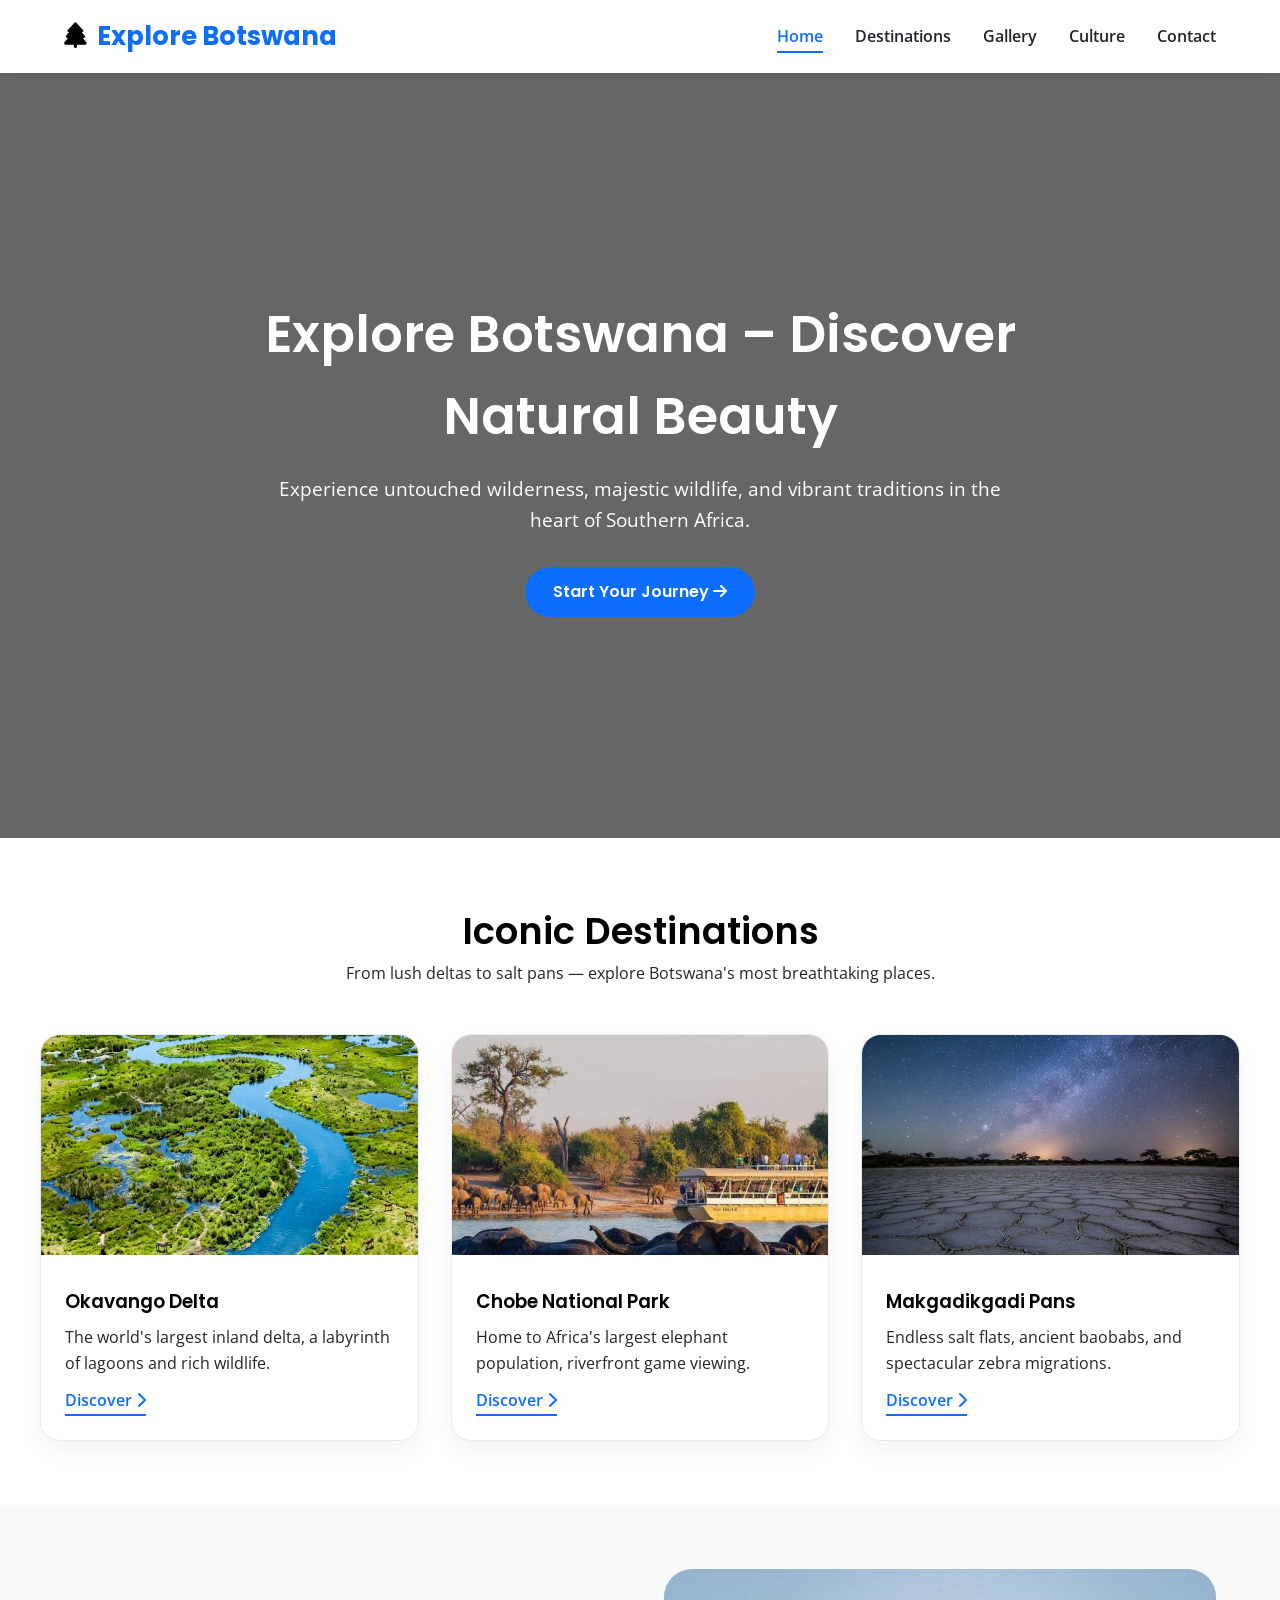
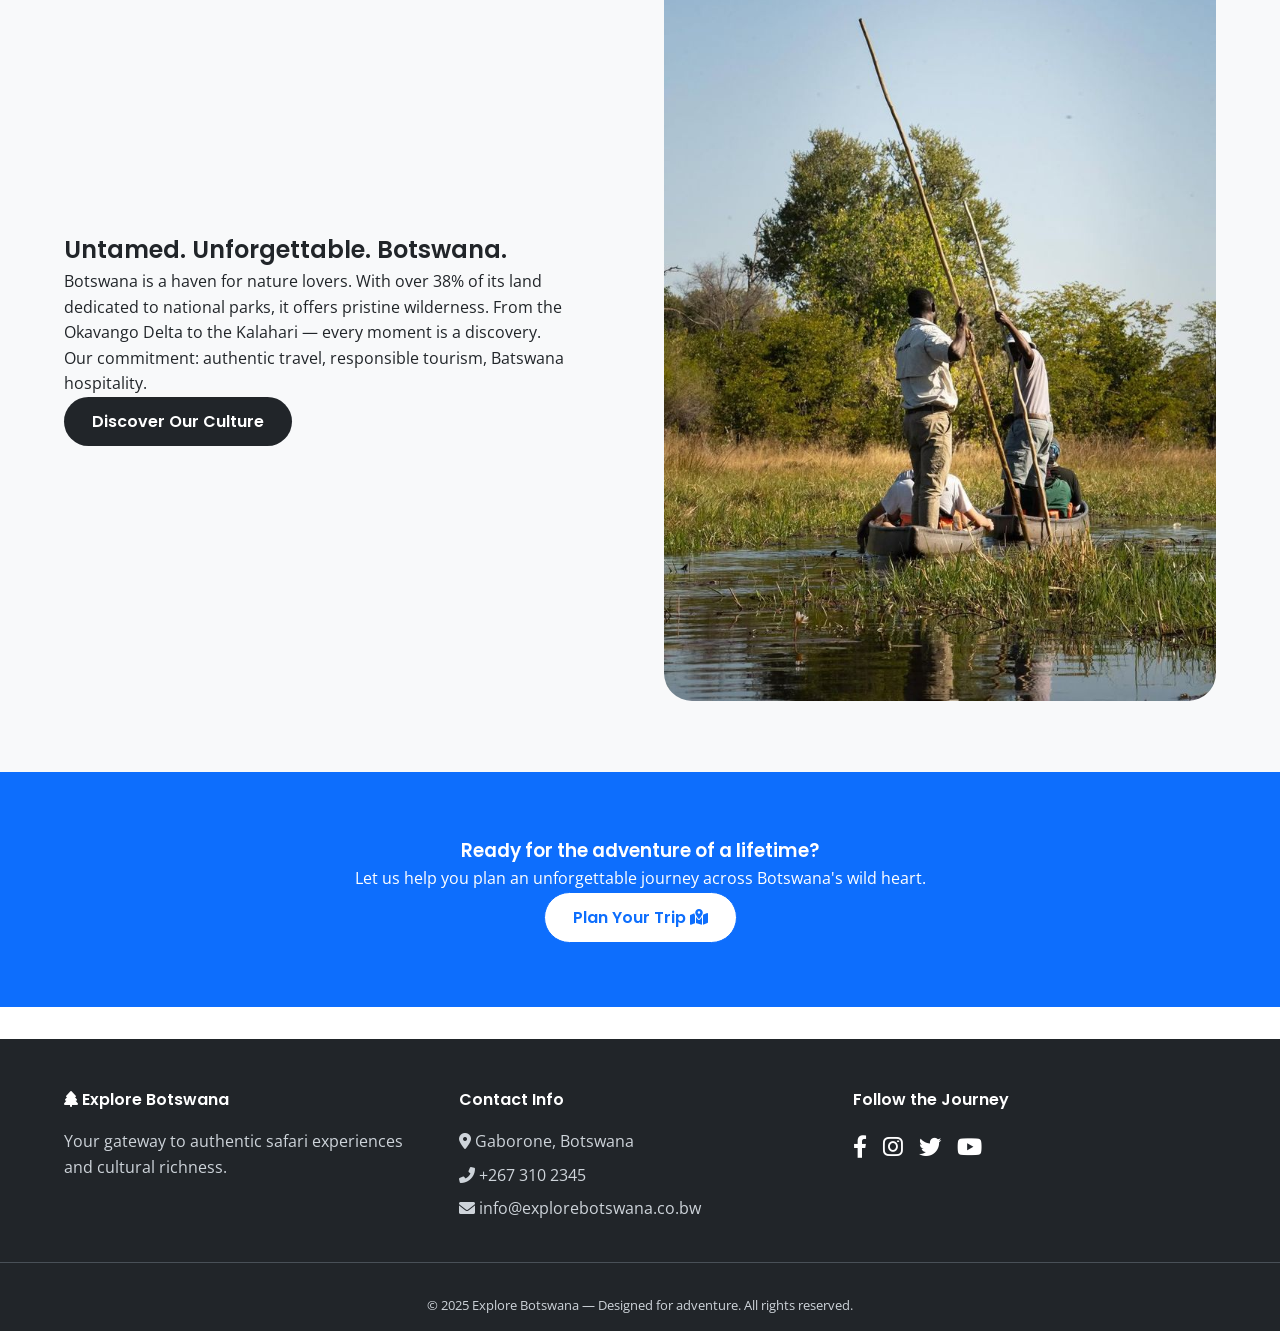
==== index.html @ e0f6669b "initial commit - explore botswana tourism website" ====
<!DOCTYPE html>
<html lang="en">
<head>
  <meta charset="UTF-8">
  <meta name="viewport" content="width=device-width, initial-scale=1.0">
  <title>Explore Botswana | Home - Natural Beauty & Wildlife</title>
  <link href="https://fonts.googleapis.com/css2?family=Poppins:wght@300;400;500;600;700;800&family=Open+Sans:wght@400;600;700&display=swap" rel="stylesheet">
  <link rel="stylesheet" href="https://cdnjs.cloudflare.com/ajax/libs/font-awesome/6.0.0-beta3/css/all.min.css">
  <link rel="stylesheet" href="style.css">
</head>
<body>

<header class="site-header">
  <div class="container nav-container">
    <div class="logo"><a href="index.html"><i class="fas fa-tree"></i> Explore Botswana</a></div>
    <button class="hamburger" id="hamburger"><i class="fas fa-bars"></i></button>
    <nav class="navbar" id="nav-menu">
      <ul>
        <li><a href="index.html" class="active">Home</a></li>
        <li><a href="destinations.html">Destinations</a></li>
        <li><a href="gallery.html">Gallery</a></li>
        <li><a href="culture.html">Culture</a></li>
        <li><a href="contact.html">Contact</a></li>
      </ul>
    </nav>
  </div>
</header>

<main>
  <section class="hero">
    <div class="hero-overlay"></div>
    <div class="hero-content container">
      <h1>Explore Botswana – Discover Natural Beauty</h1>
      <p>Experience untouched wilderness, majestic wildlife, and vibrant traditions in the heart of Southern Africa.</p>
      <a href="destinations.html" class="btn btn-primary">Start Your Journey <i class="fas fa-arrow-right"></i></a>
      </div>
    </div>
  </section>

  <section class="featured-section container">
    <div class="section-header">
      <h2>Iconic Destinations</h2>
      <p>From lush deltas to salt pans — explore Botswana's most breathtaking places.</p>
    </div>
    <div class="cards-grid">
      <div class="card">
        <img src="images/okavango.jpg.jpg" alt="Okavango Delta waterways">
        <div class="card-content"><h3>Okavango Delta</h3><p>The world's largest inland delta, a labyrinth of lagoons and rich wildlife.</p><a href="destinations.html#okavango" class="btn-outline">Discover <i class="fas fa-chevron-right"></i></a></div>
      </div>
      <div class="card">
        <img src="images/chobe-elephants.jpg.jpg" alt="Elephants in Chobe">
        <div class="card-content"><h3>Chobe National Park</h3><p>Home to Africa's largest elephant population, riverfront game viewing.</p><a href="destinations.html#chobe" class="btn-outline">Discover <i class="fas fa-chevron-right"></i></a></div>
      </div>
      <div class="card">
        <img src="images/salt-pans.jpg.jpg" alt="Makgadikgadi Salt Pans">
        <div class="card-content"><h3>Makgadikgadi Pans</h3><p>Endless salt flats, ancient baobabs, and spectacular zebra migrations.</p><a href="destinations.html#makgadikgadi" class="btn-outline">Discover <i class="fas fa-chevron-right"></i></a></div>
      </div>
    </div>
  </section>

  <section class="about-preview">
    <div class="container about-grid">
      <div class="about-text"><h2>Untamed. Unforgettable. Botswana.</h2><p>Botswana is a haven for nature lovers. With over 38% of its land dedicated to national parks, it offers pristine wilderness. From the Okavango Delta to the Kalahari — every moment is a discovery.</p><p>Our commitment: authentic travel, responsible tourism, Batswana hospitality.</p><a href="culture.html" class="btn btn-secondary">Discover Our Culture</a></div>
      <div class="about-image"><img src="images/local-guide.jpg.jpg" alt="Local guide in Botswana"></div>
    </div>
  </section>

  <section class="cta-banner">
    <div class="container cta-content"><h3>Ready for the adventure of a lifetime?</h3><p>Let us help you plan an unforgettable journey across Botswana's wild heart.</p><a href="contact.html" class="btn btn-light">Plan Your Trip <i class="fas fa-map-marked-alt"></i></a></div>
  </section>
</main>

<footer class="site-footer">
  <div class="container footer-grid">
    <div class="footer-col"><h4><i class="fas fa-tree"></i> Explore Botswana</h4><p>Your gateway to authentic safari experiences and cultural richness.</p></div>
    <div class="footer-col"><h4>Contact Info</h4><ul class="footer-contact"><li><i class="fas fa-map-marker-alt"></i> Gaborone, Botswana</li><li><i class="fas fa-phone-alt"></i> +267 310 2345</li><li><i class="fas fa-envelope"></i> info@explorebotswana.co.bw</li></ul></div>
    <div class="footer-col"><h4>Follow the Journey</h4><div class="social-icons"><a href="#"><i class="fab fa-facebook-f"></i></a><a href="#"><i class="fab fa-instagram"></i></a><a href="#"><i class="fab fa-twitter"></i></a><a href="#"><i class="fab fa-youtube"></i></a></div></div>
  </div>
  <div class="footer-bottom"><p>&copy; 2025 Explore Botswana — Designed for adventure. All rights reserved.</p></div>
</footer>
<script src="script.js"></script>
</body>
</html>
---- style.css ----
/* ========== GLOBAL STYLES (Black, Blue & White Palette) ========== */
* {
  margin: 0;
  padding: 0;
  box-sizing: border-box;
}

:root {
  --primary: #0d6efd;      /* Blue */
  --primary-dark: #0b5ed7;
  --secondary: #212529;    /* Dark grey / near-black */
  --light-bg: #f8f9fa;     /* Off-white */
  --white: #ffffff;
  --black: #000000;
  --gray: #6c757d;
  --shadow: 0 10px 25px rgba(0,0,0,0.05);
  --transition: all 0.3s ease;
}

body {
  font-family: 'Open Sans', sans-serif;
  background-color: var(--white);
  color: var(--secondary);
  line-height: 1.6;
  scroll-behavior: smooth;
}

h1, h2, h3, h4, .logo, .btn {
  font-family: 'Poppins', sans-serif;
  font-weight: 600;
}

.container {
  max-width: 1200px;
  margin: 0 auto;
  padding: 0 24px;
}

/* ========== STICKY NAVIGATION ========== */
.site-header {
  position: sticky;
  top: 0;
  width: 100%;
  background: var(--white);
  box-shadow: 0 4px 12px rgba(0,0,0,0.05);
  z-index: 1000;
  padding: 1rem 0;
}

.nav-container {
  display: flex;
  justify-content: space-between;
  align-items: center;
  flex-wrap: wrap;
}

.logo a {
  font-size: 1.6rem;
  font-weight: 700;
  color: var(--primary);
  text-decoration: none;
}
.logo i {
  color: var(--black);
  margin-right: 6px;
}

.navbar ul {
  display: flex;
  gap: 2rem;
  list-style: none;
}

.navbar a {
  text-decoration: none;
  font-weight: 600;
  color: var(--secondary);
  transition: var(--transition);
  font-size: 1rem;
}

.navbar a:hover, .navbar a.active {
  color: var(--primary);
  border-bottom: 2px solid var(--primary);
  padding-bottom: 4px;
}

.hamburger {
  display: none;
  background: none;
  border: none;
  font-size: 1.8rem;
  cursor: pointer;
  color: var(--primary);
}

/* ========== HERO SECTION ========== */
.hero {
  position: relative;
  background: url('https://images.unsplash.com/photo-1547471080-7cc2caa01fa7?w=1600&auto=format') center/cover no-repeat;
  min-height: 85vh;
  display: flex;
  align-items: center;
  text-align: center;
}
.hero-overlay {
  position: absolute;
  top:0; left:0; width:100%; height:100%;
  background: rgba(0,0,0,0.6);
}
.hero-content {
  position: relative;
  color: var(--white);
  max-width: 800px;
  margin: 0 auto;
  z-index: 2;
}
.hero h1 {
  font-size: 3.2rem;
  margin-bottom: 1rem;
}
.hero p {
  font-size: 1.2rem;
  margin-bottom: 2rem;
}

/* ========== BUTTONS (Blue & White) ========== */
.btn {
  display: inline-block;
  padding: 12px 28px;
  border-radius: 40px;
  font-weight: 600;
  text-decoration: none;
  transition: var(--transition);
  cursor: pointer;
  border: none;
}
.btn-primary {
  background: var(--primary);
  color: var(--white);
}
.btn-primary:hover {
  background: var(--primary-dark);
  transform: translateY(-3px);
}
.btn-secondary {
  background: var(--secondary);
  color: var(--white);
}
.btn-secondary:hover {
  background: #000000;
}
.btn-light {
  background: var(--white);
  color: var(--primary);
  border: 1px solid var(--primary);
}
.btn-light:hover {
  background: var(--light-bg);
}
.btn-outline {
  display: inline-block;
  margin-top: 12px;
  color: var(--primary);
  font-weight: 600;
  text-decoration: none;
  border-bottom: 2px solid var(--primary);
}
.btn-outline:hover {
  color: var(--primary-dark);
}

/* ========== CARDS (Homepage) ========== */
.featured-section, .page-header {
  padding: 4rem 0;
}
.section-header {
  text-align: center;
  margin-bottom: 3rem;
}
.section-header h2 {
  font-size: 2.3rem;
  color: var(--black);
}
.cards-grid {
  display: grid;
  grid-template-columns: repeat(auto-fit, minmax(300px, 1fr));
  gap: 2rem;
}
.card {
  background: var(--white);
  border-radius: 20px;
  overflow: hidden;
  box-shadow: var(--shadow);
  transition: transform 0.3s;
  border: 1px solid #e9ecef;
}
.card:hover {
  transform: translateY(-8px);
  box-shadow: 0 20px 30px rgba(0,0,0,0.1);
}
.card img {
  width: 100%;
  height: 220px;
  object-fit: cover;
}
.card-content {
  padding: 1.5rem;
}
.card-content h3 {
  color: var(--black);
  margin-bottom: 0.5rem;
}

/* About Preview */
.about-preview {
  background: var(--light-bg);
  padding: 4rem 0;
}
.about-grid {
  display: grid;
  grid-template-columns: 1fr 1fr;
  gap: 3rem;
  align-items: center;
}
.about-image img {
  width: 100%;
  border-radius: 28px;
}
.cta-banner {
  background: var(--primary);
  color: var(--white);
  text-align: center;
  padding: 4rem 0;
}

/* ========== DESTINATIONS PAGE ========== */
.destination-block {
  display: grid;
  grid-template-columns: 1fr 1fr;
  gap: 2rem;
  margin: 4rem 0;
  align-items: center;
}
.destination-block.reverse {
  direction: rtl;
}
.destination-block.reverse .dest-content {
  direction: ltr;
}
.dest-image img {
  width: 100%;
  border-radius: 28px;
  height: 350px;
  object-fit: cover;
}
.dest-content h2 {
  color: var(--black);
  margin-bottom: 1rem;
}

/* ========== GALLERY PAGE (3-column, hover zoom + overlay) ========== */
.gallery-grid {
  display: grid;
  grid-template-columns: repeat(3, 1fr);
  gap: 1.5rem;
  margin-bottom: 4rem;
}
.gallery-item {
  position: relative;
  overflow: hidden;
  border-radius: 20px;
  aspect-ratio: 1 / 0.9;
  cursor: pointer;
}
.gallery-item img {
  width: 100%;
  height: 100%;
  object-fit: cover;
  transition: transform 0.4s ease;
}
.gallery-item:hover img {
  transform: scale(1.08);
}
.gallery-item .overlay {
  position: absolute;
  bottom: 0;
  background: linear-gradient(to top, rgba(0,0,0,0.7), transparent);
  color: var(--white);
  width: 100%;
  padding: 1rem;
  text-align: center;
  opacity: 0;
  transition: opacity 0.3s;
}
.gallery-item:hover .overlay {
  opacity: 1;
}
.overlay span {
  font-weight: 600;
}

/* ========== CULTURE PAGE (side-by-side) ========== */
.side-by-side {
  display: grid;
  grid-template-columns: 1fr 1fr;
  gap: 2.5rem;
  margin: 3rem 0;
  align-items: center;
}
.side-by-side.reverse {
  direction: rtl;
}
.side-by-side.reverse .text-side {
  direction: ltr;
}
.text-side h2 {
  color: var(--black);
  margin-bottom: 1rem;
}
.image-side img {
  width: 100%;
  border-radius: 24px;
  height: 280px;
  object-fit: cover;
}

/* ========== CONTACT PAGE ========== */
.contact-wrapper {
  display: grid;
  grid-template-columns: 1fr 1.5fr;
  gap: 3rem;
  margin: 3rem auto 5rem;
}
.contact-info-box {
  background: var(--light-bg);
  padding: 2rem;
  border-radius: 28px;
  border: 1px solid #dee2e6;
}
.contact-info-box h3 {
  margin-top: 1rem;
  color: var(--black);
}
.contact-form {
  background: var(--white);
  padding: 2rem;
  border-radius: 28px;
  box-shadow: var(--shadow);
  border: 1px solid #e9ecef;
}
.form-group {
  margin-bottom: 1.2rem;
}
.form-group label {
  display: block;
  font-weight: 600;
  margin-bottom: 5px;
  color: var(--secondary);
}
.form-group input, .form-group textarea {
  width: 100%;
  padding: 12px;
  border: 1px solid #ced4da;
  border-radius: 14px;
  font-family: inherit;
}
.form-group input:focus, .form-group textarea:focus {
  outline: none;
  border-color: var(--primary);
  box-shadow: 0 0 0 2px rgba(13,110,253,0.25);
}
.form-feedback {
  margin-top: 1rem;
  font-weight: 500;
}

/* ========== FOOTER ========== */
.site-footer {
  background: var(--secondary);
  color: #ced4da;
  padding: 3rem 0 1rem;
  margin-top: 2rem;
}
.footer-grid {
  display: grid;
  grid-template-columns: repeat(auto-fit, minmax(220px, 1fr));
  gap: 2rem;
}
.footer-col h4 {
  color: var(--white);
  margin-bottom: 1rem;
}
.footer-contact {
  list-style: none;
}
.footer-contact li {
  margin: 8px 0;
}
.social-icons a {
  color: var(--white);
  font-size: 1.4rem;
  margin-right: 1rem;
  transition: color 0.2s;
}
.social-icons a:hover {
  color: var(--primary);
}
.footer-bottom {
  text-align: center;
  padding-top: 2rem;
  border-top: 1px solid #495057;
  margin-top: 2rem;
  font-size: 0.8rem;
}

/* ========== RESPONSIVE (unchanged logic) ========== */
@media (max-width: 768px) {
  .hamburger { display: block; }
  .navbar {
    display: none;
    width: 100%;
  }
  .navbar.show {
    display: block;
  }
  .navbar ul {
    flex-direction: column;
    gap: 1rem;
    padding: 1rem 0;
    text-align: center;
  }
  .hero h1 { font-size: 2rem; }
  .cards-grid, .about-grid, .destination-block, .gallery-grid, .side-by-side, .contact-wrapper {
    grid-template-columns: 1fr;
  }
  .destination-block.reverse {
    direction: ltr;
  }
  .side-by-side.reverse {
    direction: ltr;
  }
  .gallery-grid {
    grid-template-columns: repeat(2, 1fr);
  }
}
@media (max-width: 480px) {
  .gallery-grid {
    grid-template-columns: 1fr;
  }
}
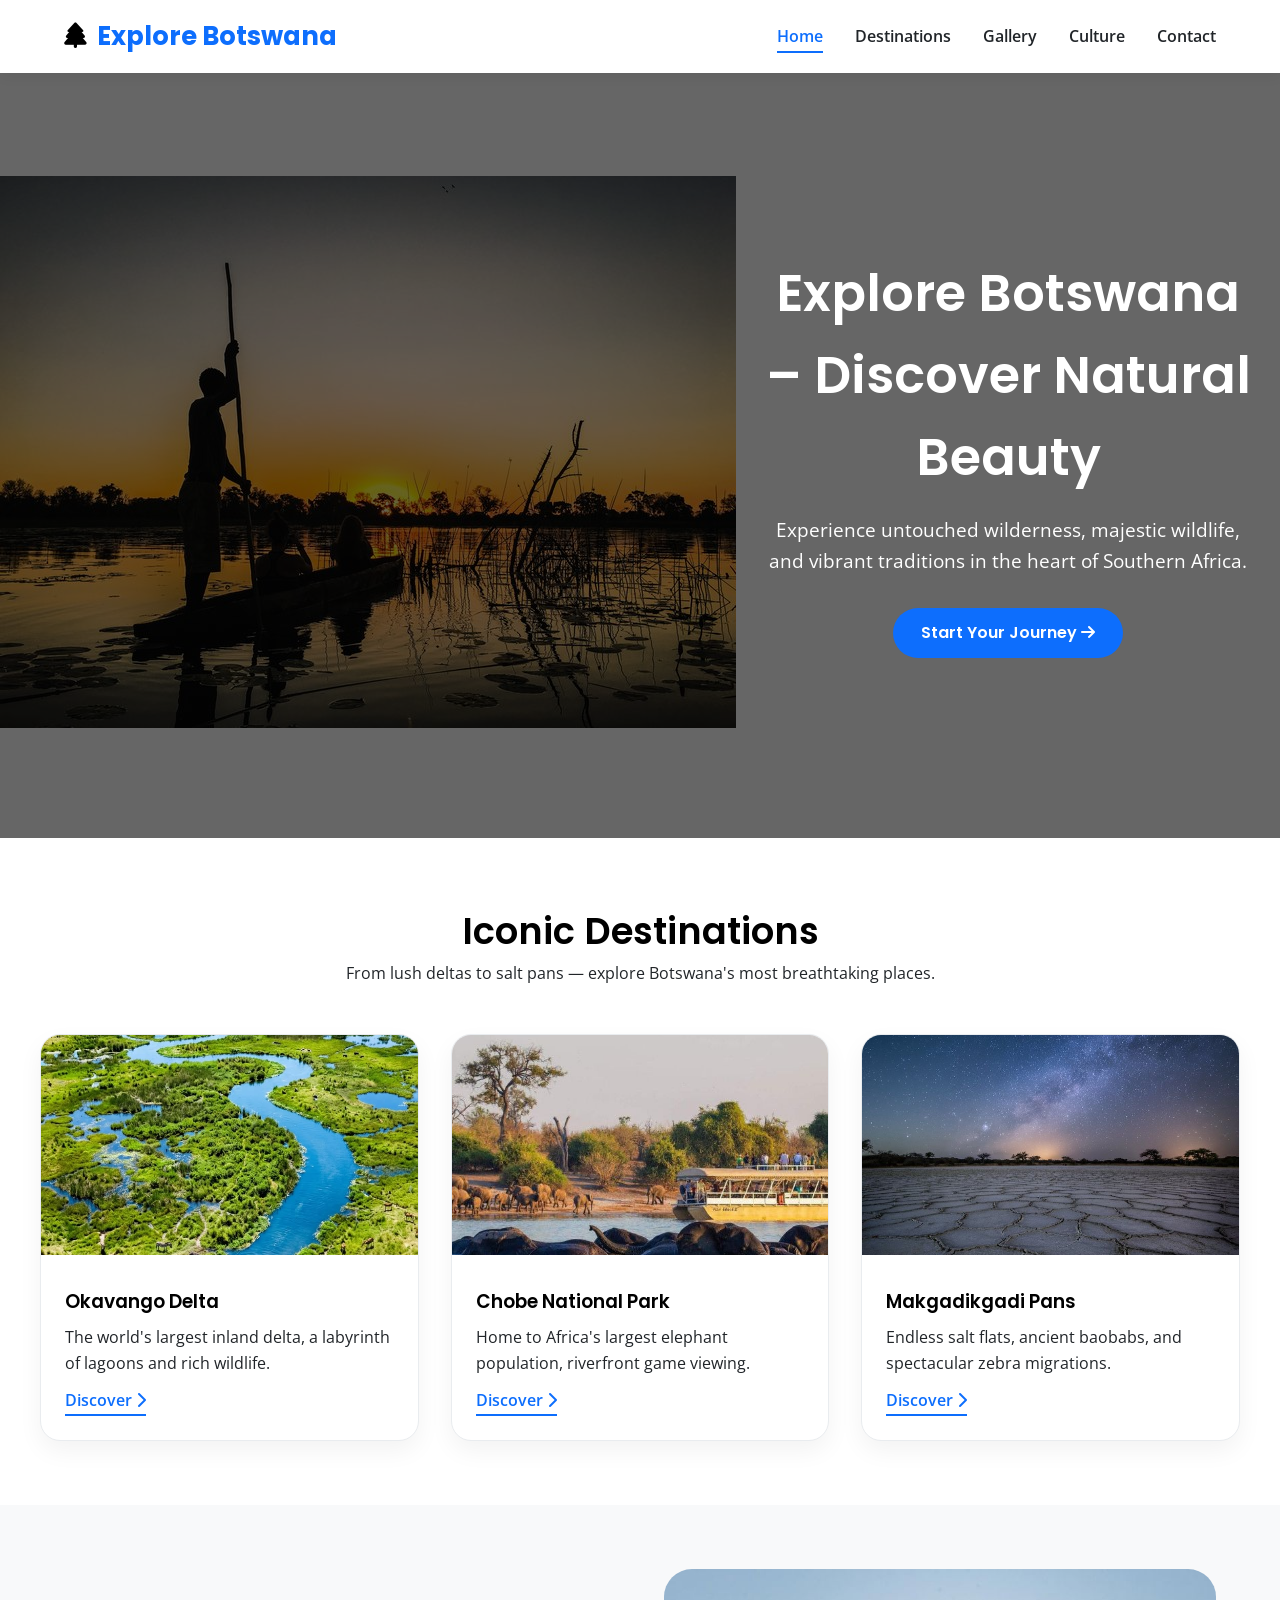
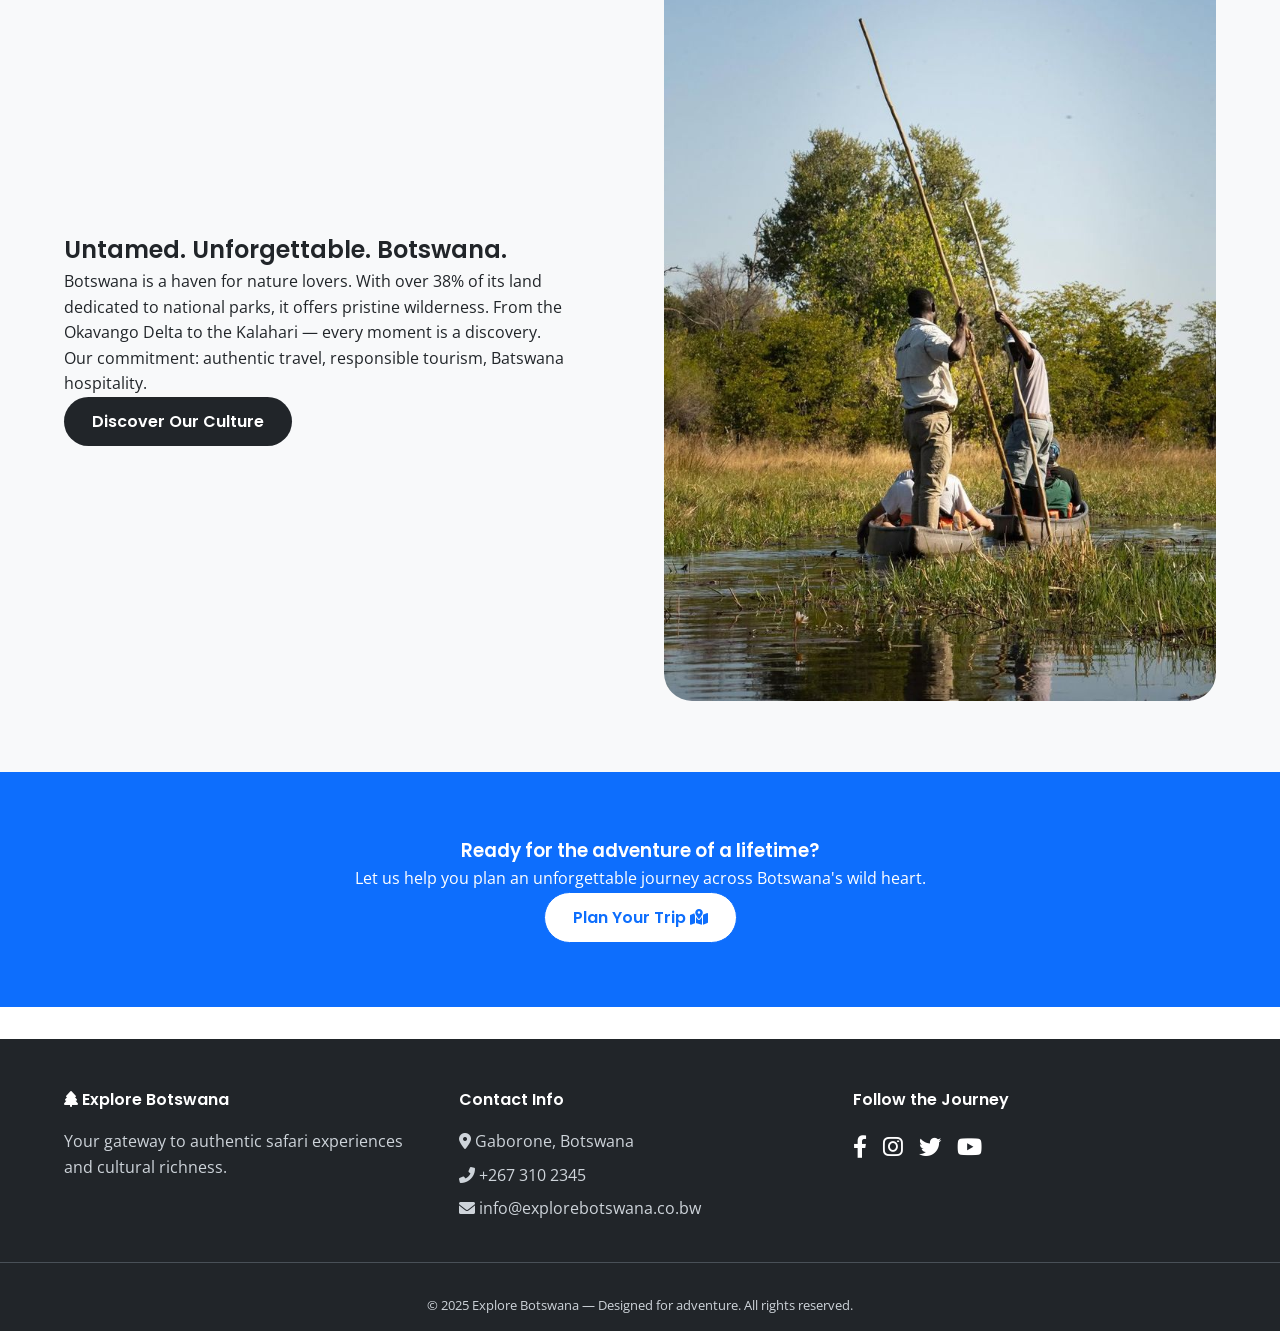
==== commit b85149b0: "added new gallery imges and fixed home page" ====
--- a/index.html
+++ b/index.html
@@ -28,6 +28,7 @@
 
 <main>
   <section class="hero">
+    <div class="hero-bg"><img src="images/background-image.jpg" alt="Botswana landscape"></div>
     <div class="hero-overlay"></div>
     <div class="hero-content container">
       <h1>Explore Botswana – Discover Natural Beauty</h1>
--- a/style.css
+++ b/style.css
@@ -97,7 +97,8 @@
 /* ========== HERO SECTION ========== */
 .hero {
   position: relative;
-  background: url('https://images.unsplash.com/photo-1547471080-7cc2caa01fa7?w=1600&auto=format') center/cover no-repeat;
+  background-size: cover;
+  background-position: center;
   min-height: 85vh;
   display: flex;
   align-items: center;
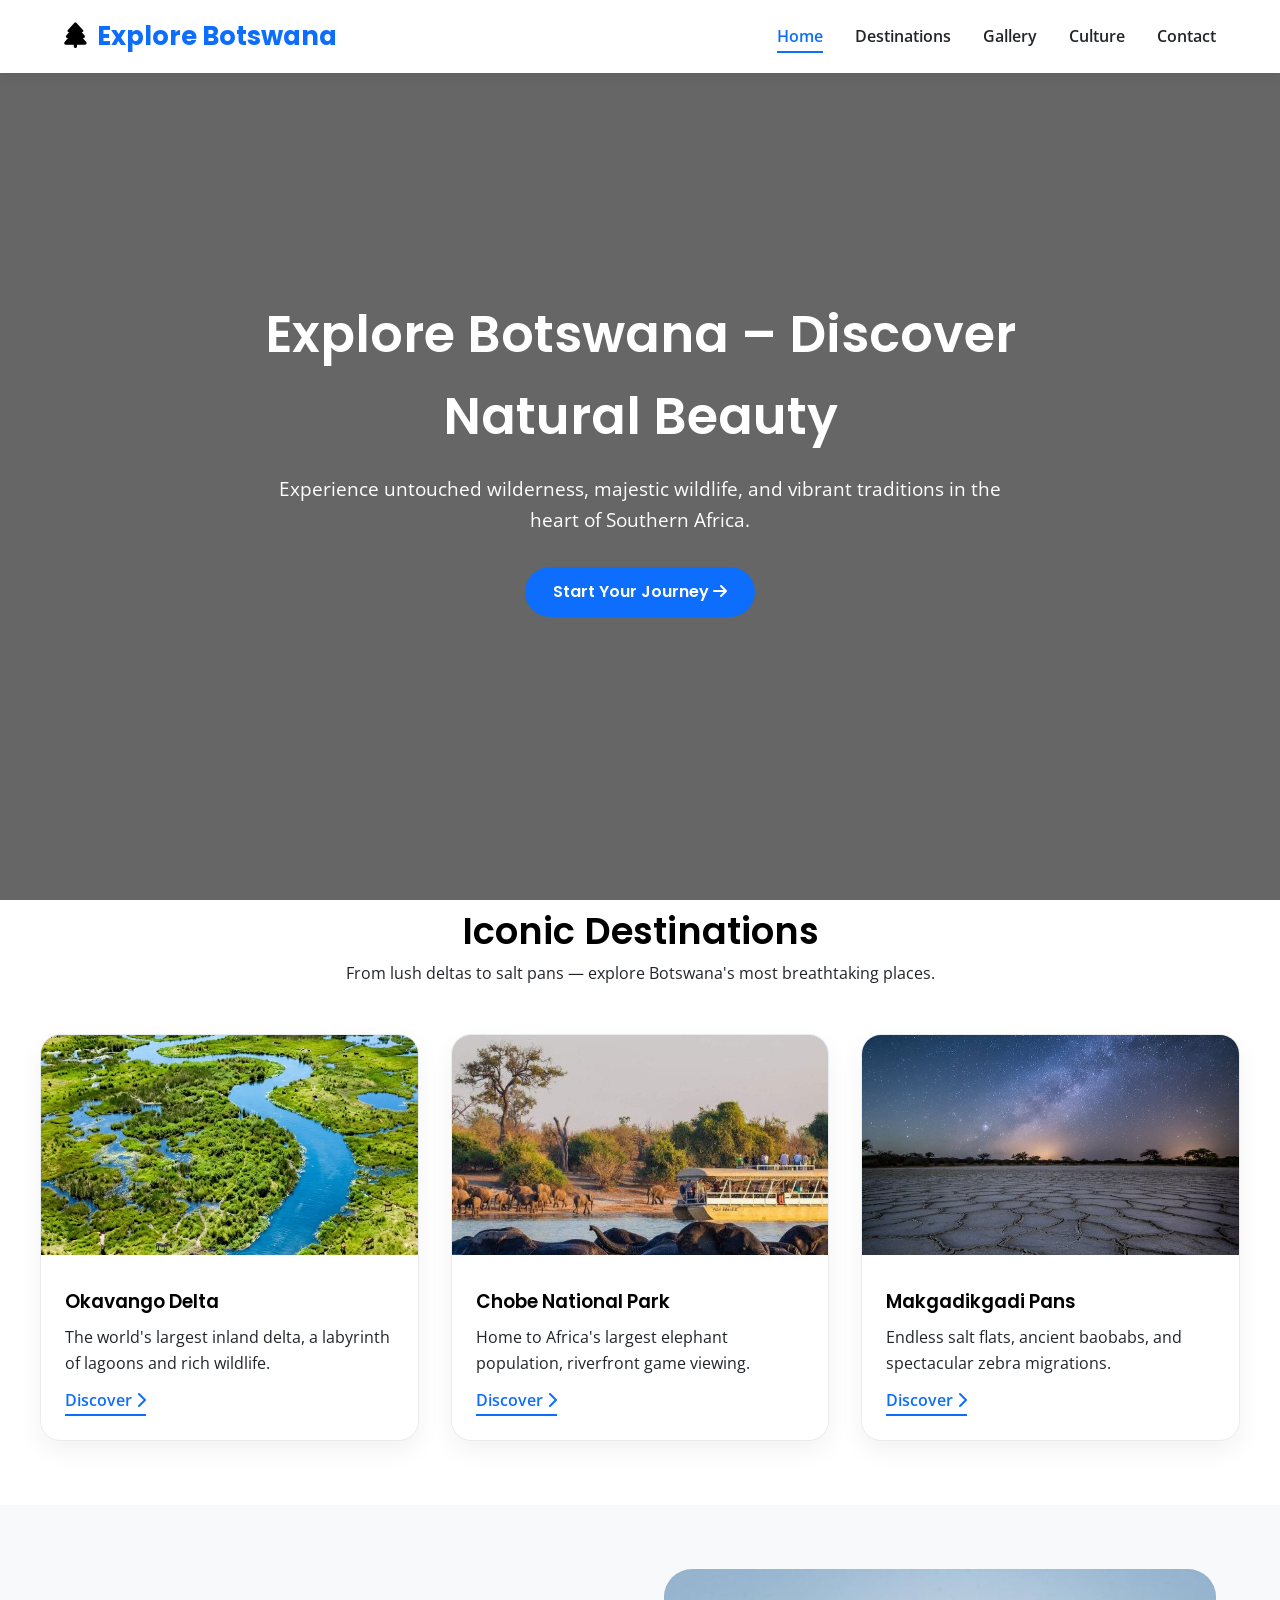
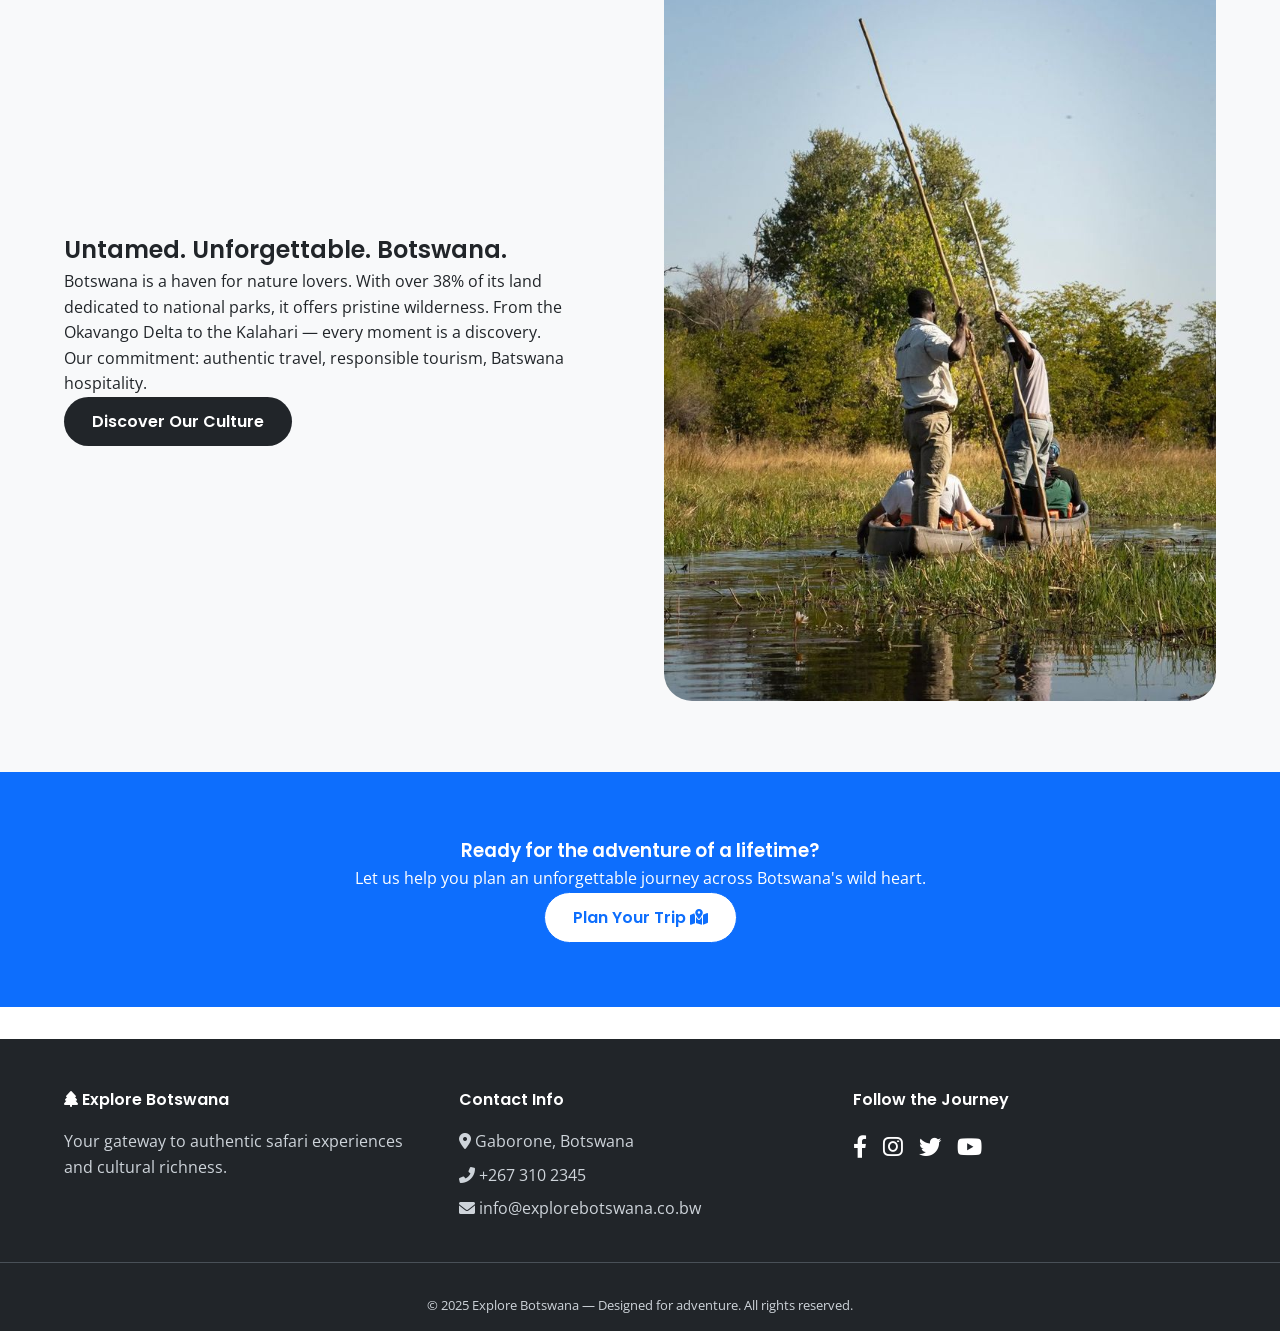
==== commit 64848d2a: "mobile fix" ====
--- a/index.html
+++ b/index.html
@@ -28,7 +28,6 @@
 
 <main>
   <section class="hero">
-    <div class="hero-bg"><img src="images/background-image.jpg" alt="Botswana landscape"></div>
     <div class="hero-overlay"></div>
     <div class="hero-content container">
       <h1>Explore Botswana – Discover Natural Beauty</h1>
--- a/style.css
+++ b/style.css
@@ -96,7 +96,6 @@
 
 /* ========== HERO SECTION ========== */
 .hero {
-  position: relative;
   background-size: cover;
   background-position: center;
   min-height: 85vh;
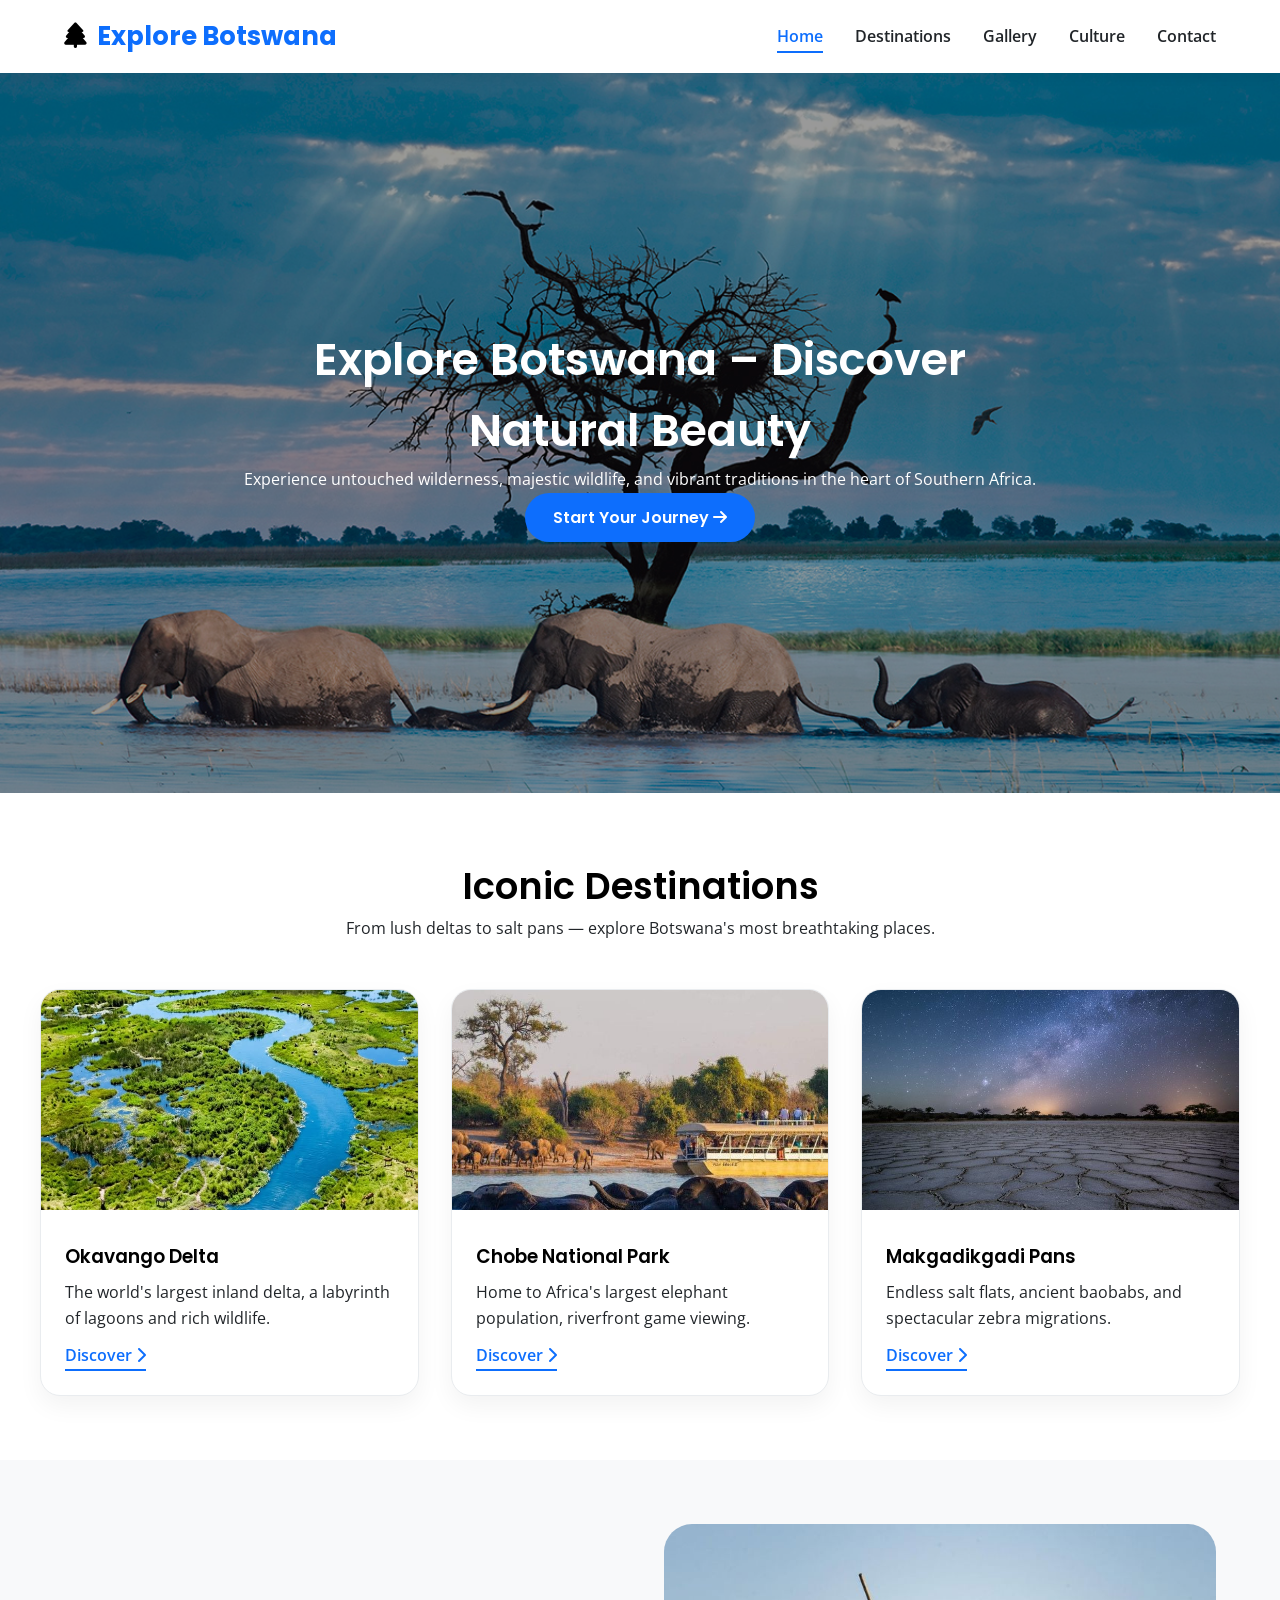
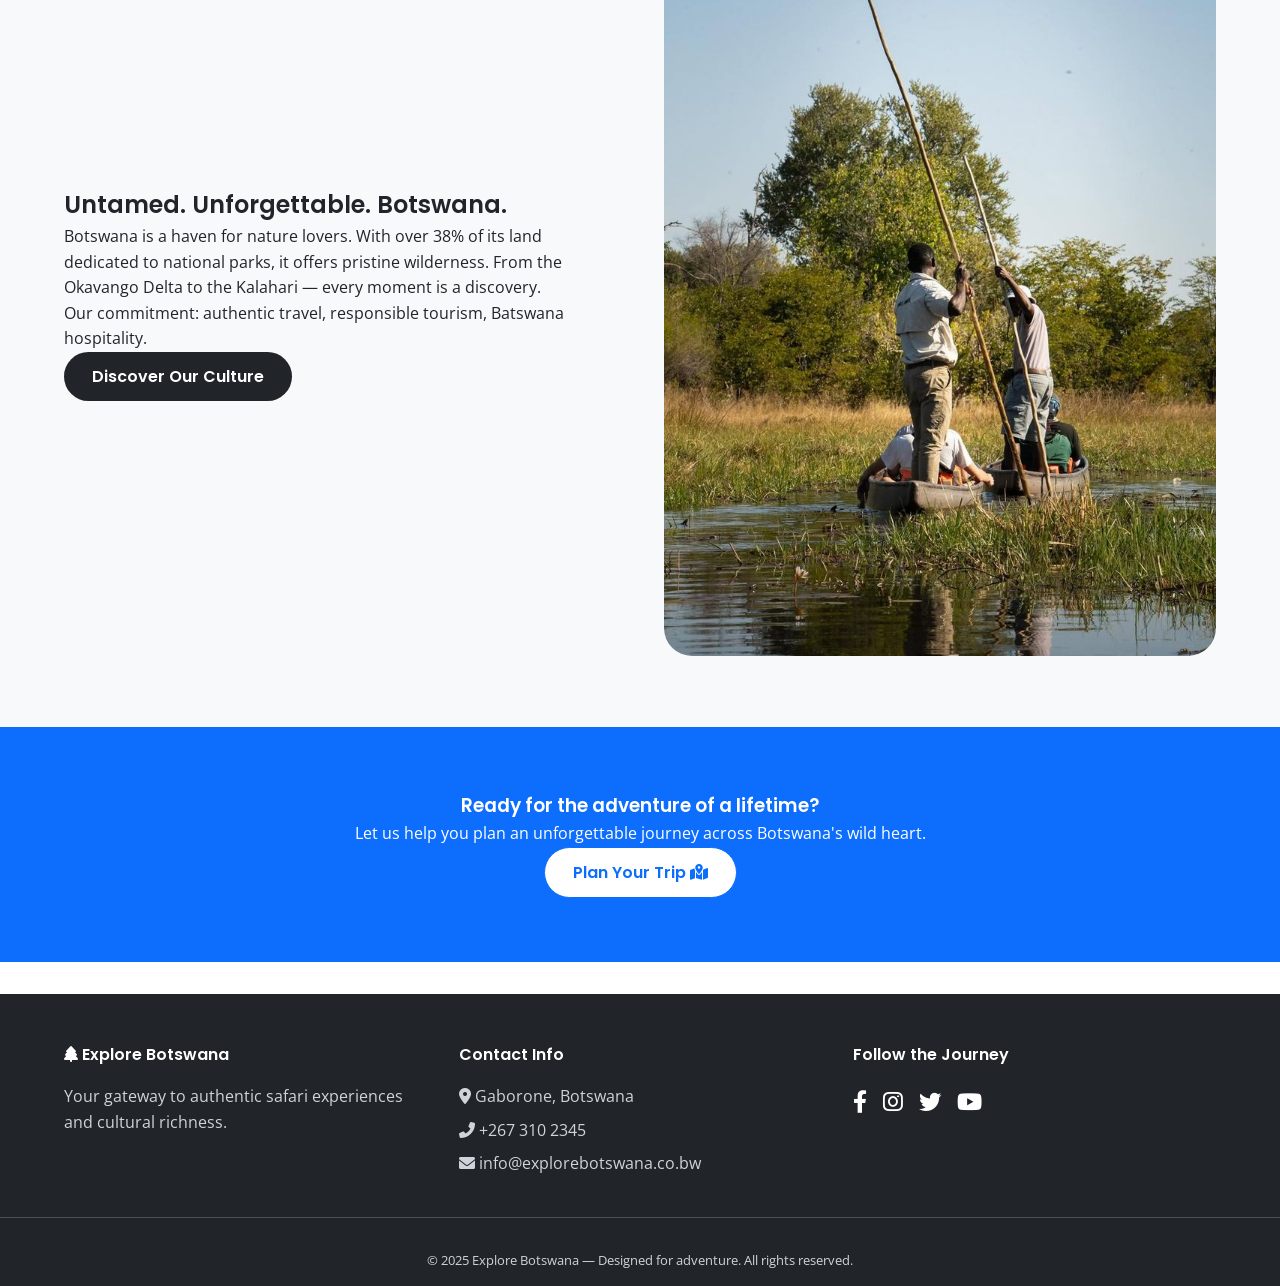
==== commit 12676c4a: "added hero section styling and background image" ====
--- a/index.html
+++ b/index.html
@@ -28,6 +28,9 @@
 
 <main>
   <section class="hero">
+  <div class="hero-image">
+    <img src="images/hero-image.jpg" alt="elephant in Botswana landscape">
+  </div>
     <div class="hero-overlay"></div>
     <div class="hero-content container">
       <h1>Explore Botswana – Discover Natural Beauty</h1>
--- a/style.css
+++ b/style.css
@@ -96,34 +96,40 @@
 
 /* ========== HERO SECTION ========== */
 .hero {
-  background-size: cover;
-  background-position: center;
-  min-height: 85vh;
+  position: relative;
+  height: 80vh;
   display: flex;
   align-items: center;
+  justify-content: center;
   text-align: center;
+}
+.hero-content {
+  position: relative;
+  z-index: 2;
+  color: var(--white);
+}
+.hero h1 {
+  font-size: 2.8rem;
+  max-width: 700px;
+  margin: 0 auto;
 }
 .hero-overlay {
   position: absolute;
-  top:0; left:0; width:100%; height:100%;
-  background: rgba(0,0,0,0.6);
-}
-.hero-content {
-  position: relative;
-  color: var(--white);
-  max-width: 800px;
-  margin: 0 auto;
-  z-index: 2;
-}
-.hero h1 {
-  font-size: 3.2rem;
-  margin-bottom: 1rem;
-}
-.hero p {
-  font-size: 1.2rem;
-  margin-bottom: 2rem;
-}
-
+  top: 0;
+  left: 0;
+  width: 100%;
+  height: 100%;
+  background: rgba(0,0,0,0.4);
+  z-index: 1;
+}
+.hero-image img {
+  position: absolute;
+  top: 0;
+  left: 0;
+  width: 100%;
+  height: 100%;
+  object-fit: cover;
+}
 /* ========== BUTTONS (Blue & White) ========== */
 .btn {
   display: inline-block;
